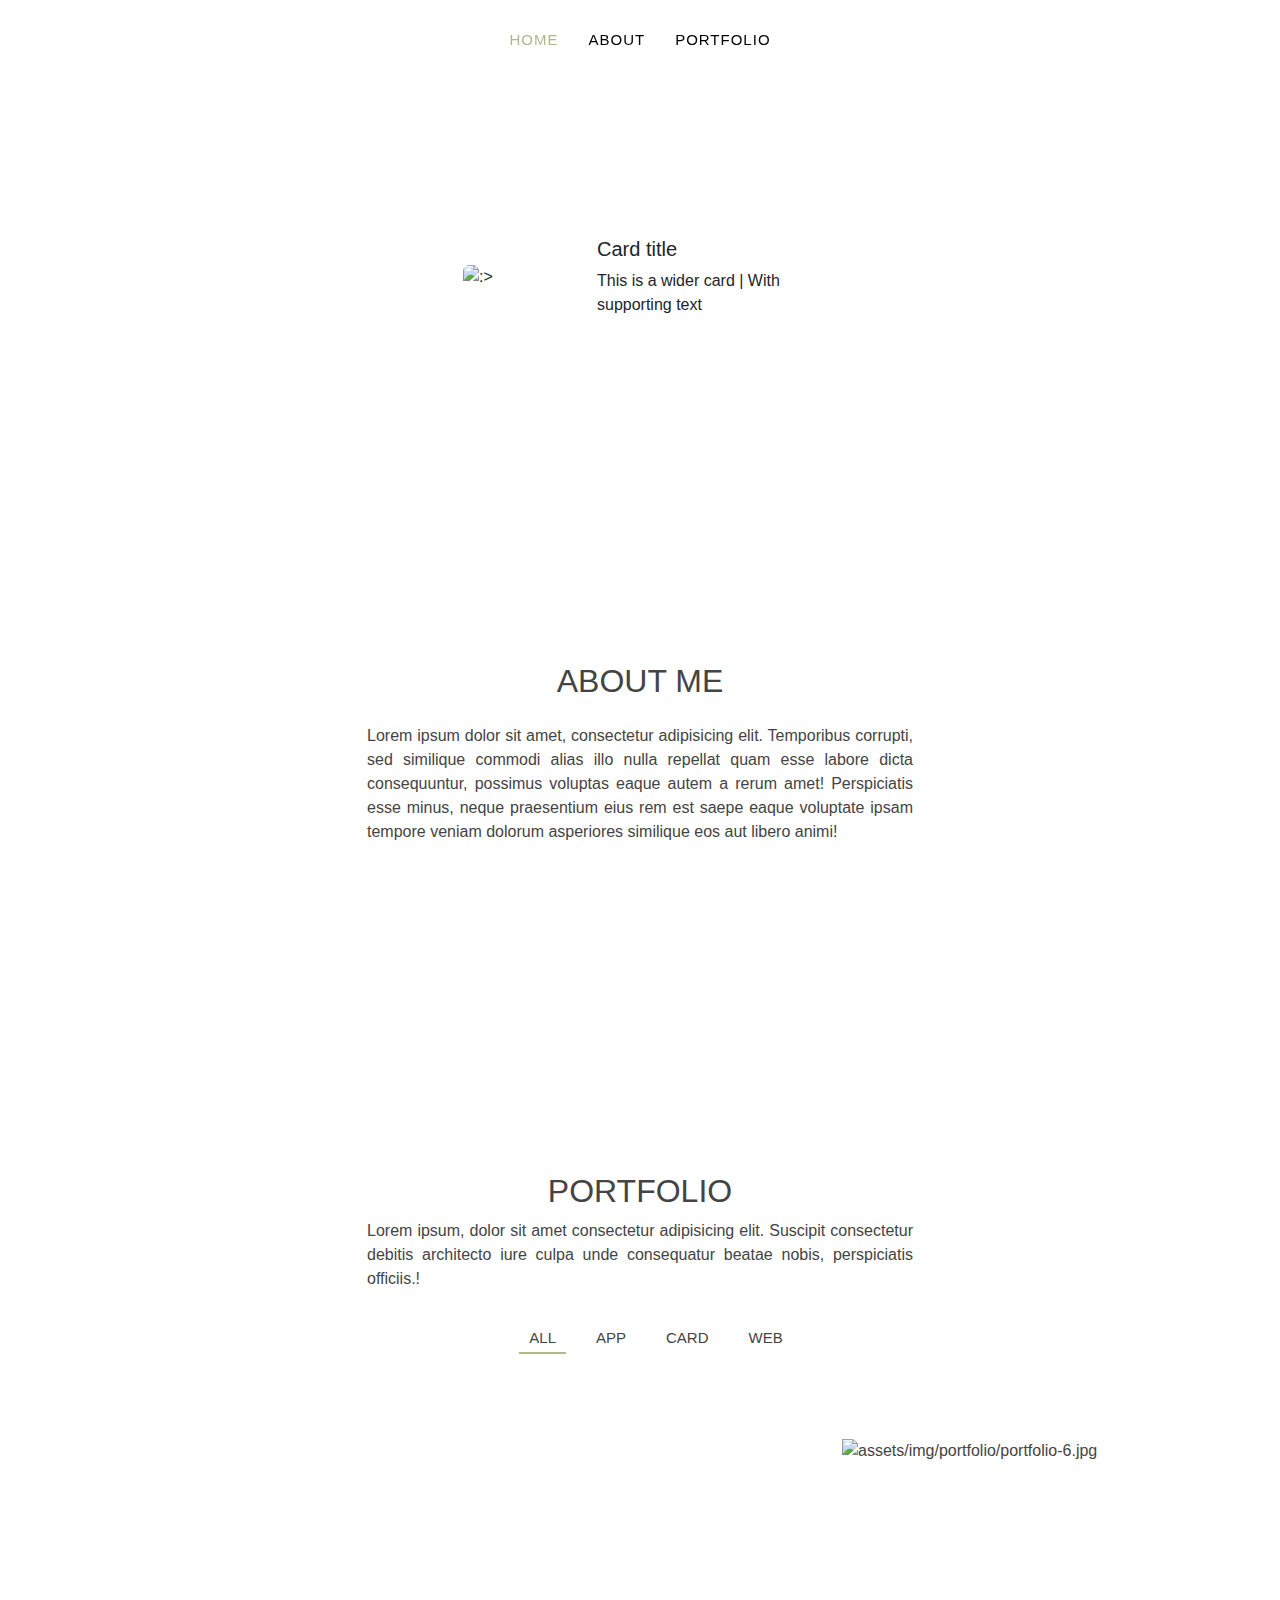
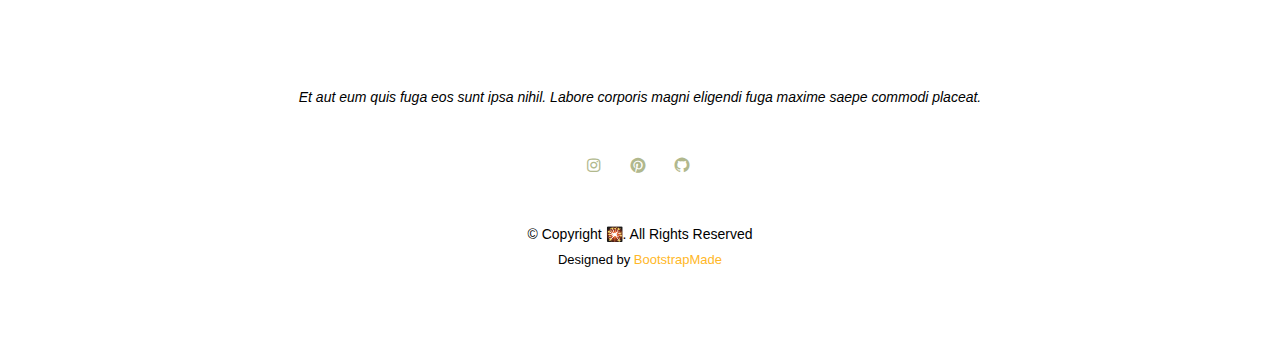
==== index.html @ 3ca5da59 "initial commit" ====
<!doctype html>
<html lang="en">

<head>
    <meta charset="utf-8">
    <meta name="viewport" content="width=device-width, initial-scale=1">
    <title>Bootstrap demo</title>


    <meta content="" name="description">
    <meta content="" name="keywords">

    <!-- Favicons -->
    <link href="assets/img/favicon.png" rel="icon">
    <link href="assets/img/apple-touch-icon.png" rel="apple-touch-icon">

    <!-- Vendor CSS Files -->
    <link href="assets/vendor/bootstrap/css/bootstrap.min.css" rel="stylesheet">
    <link href="assets/vendor/bootstrap-icons/bootstrap-icons.css" rel="stylesheet">
    <link href="assets/vendor/boxicons/css/boxicons.min.css" rel="stylesheet">
    <link href="assets/vendor/glightbox/css/glightbox.min.css" rel="stylesheet">
    <link href="assets/vendor/swiper/swiper-bundle.min.css" rel="stylesheet">

    <!-- Template Main CSS File -->
    <link href="assets/css/style.css" rel="stylesheet">


    <link rel="stylesheet" href="mycss.css">

</head>

<body>
    <!-- ======= Header ======= -->
    <header id="header" class="fixed-top d-flex justify-content-center align-items-center bg-transparent">

        <nav id="navbar" class="navbar">
            <ul>
                <li><a class="nav-link scrollto active" href="#home">Home</a></li>
                <li><a class="nav-link scrollto" href="#about">About</a></li>
                <li><a class="nav-link scrollto" href="#portfolio">Portfolio</a></li>
            </ul>
            <i class="bi bi-list mobile-nav-toggle"></i>
        </nav>
        <!-- .navbar -->

    </header>
    <!-- End Header -->

    <!-- card -->
    <section id="home">
        <div class="container padingan">
            <div class="profile d-flex justify-content-center">
                <div class="card mb-3 border-white" style="max-width: 500px;">
                    <div class="row g-0 align-items-center d-flex justify-content-center">
                        <div class="col-4">
                            <img src="https://i.pinimg.com/originals/38/d4/62/38d4625d3b2fb28c90d08c923e34da37.jpg"
                                class="img-fluid rounded h-75" alt=":>">
                        </div>
                        <div class="col-md-8 align-items-center d-flex profile-card">
                            <div class="card-body">
                                <h5 class="card-title">Card title</h5>
                                <p class="card-text">This is a wider card | With supporting text</p>
                            </div>
                        </div>
                    </div>
                </div>
            </div>
        </div>
    </section>
    <!-- card end -->

    <!-- about -->
    <section id="about">
        <div class="container padingan">
            <div class="row text-center mb-3">
                <div class="col" data-aos="fade-down">
                    <h2>ABOUT ME</h2>
                </div>
            </div>
            <div class="row justify-content-center">
                <p class="txt-justify">Lorem ipsum dolor sit amet, consectetur adipisicing elit. Temporibus
                    corrupti, sed
                    similique commodi alias illo nulla repellat quam esse labore dicta consequuntur, possimus voluptas
                    eaque autem a rerum amet! Perspiciatis esse minus, neque praesentium eius rem est saepe eaque
                    voluptate ipsam tempore veniam dolorum asperiores similique eos aut libero animi!</p>
            </div>
        </div>
    </section>
    <!-- about end -->

    <!-- ======= My Portfolio Section ======= -->
    <section class="portfolio" id="portfolio">
        <div class="container">

            <div class="row text-center mb-3 justify-content-center">
                <h2>PORTFOLIO</h2>
                <p class="txt-justify">Lorem ipsum, dolor sit amet consectetur adipisicing elit. Suscipit
                    consectetur debitis architecto iure culpa unde consequatur beatae nobis, perspiciatis officiis.!
                </p>
            </div>

            <ul id="portfolio-flters" class="d-flex justify-content-center">
                <li data-filter="*" class="filter-active">All</li>
                <li data-filter=".filter-app">App</li>
                <li data-filter=".filter-card">Card</li>
                <li data-filter=".filter-web">Web</li>
            </ul>

            <div class="row portfolio-container">

                <div class="col-lg-4 col-md-6 portfolio-item filter-app">
                    <div class="portfolio-img"><img
                            src="https://i.pinimg.com/originals/58/79/38/5879382de3e6226781a3ffc969d62be8.webp"
                            class="img-fluid" alt="">
                    </div>
                    <div class="portfolio-info">
                        <h4>App 1</h4>
                        <p>App</p>
                        <a href="https://i.pinimg.com/originals/58/79/38/5879382de3e6226781a3ffc969d62be8.webp"
                            data-gallery="portfolioGallery" class="portfolio-lightbox preview-link" title="App 1"><i
                                class="bx bx-plus"></i></a>
                        <a href="portfolio-details.html" class="details-link" title="More Details"><i
                                class="bx bx-link"></i></a>
                    </div>
                </div>

                <div class="col-lg-4 col-md-6 portfolio-item filter-web">
                    <div class="portfolio-img"><img
                            src="https://i.pinimg.com/originals/91/e5/96/91e596ee80b12cf096abd0acc534fb5b.jpg"
                            class="img-fluid" alt="">
                    </div>
                    <div class="portfolio-info">
                        <h4>Web 3</h4>
                        <p>Web</p>
                        <a href="https://i.pinimg.com/originals/91/e5/96/91e596ee80b12cf096abd0acc534fb5b.jpg"
                            data-gallery="portfolioGallery" class="portfolio-lightbox preview-link" title="Web 3"><i
                                class="bx bx-plus"></i></a>
                        <a href="portfolio-details.html" class="details-link" title="More Details"><i
                                class="bx bx-link"></i></a>
                    </div>
                </div>

                <div class="col-lg-4 col-md-6 portfolio-item filter-app">
                    <div class="portfolio-img"><img
                            src="https://i.pinimg.com/originals/37/79/ac/3779ac7566906b7d86318e8d86df22ea.jpg"
                            class="img-fluid" alt="">
                    </div>
                    <div class="portfolio-info">
                        <h4>App 2</h4>
                        <p>App</p>
                        <a href="https://i.pinimg.com/originals/37/79/ac/3779ac7566906b7d86318e8d86df22ea.jpg"
                            data-gallery="portfolioGallery" class="portfolio-lightbox preview-link" title="App 2"><i
                                class="bx bx-plus"></i></a>
                        <a href="portfolio-details.html" class="details-link" title="More Details"><i
                                class="bx bx-link"></i></a>
                    </div>
                </div>

                <div class="col-lg-4 col-md-6 portfolio-item filter-card">
                    <div class="portfolio-img"><img
                            src="https://i.pinimg.com/originals/90/b8/d1/90b8d16424486f0d23600f8d7d8e91e5.webp"
                            class="img-fluid" alt="">
                    </div>
                    <div class="portfolio-info">
                        <h4>Card 2</h4>
                        <p>Card</p>
                        <a href="https://i.pinimg.com/originals/90/b8/d1/90b8d16424486f0d23600f8d7d8e91e5.webp"
                            data-gallery="portfolioGallery" class="portfolio-lightbox preview-link" title="Card 2"><i
                                class="bx bx-plus"></i></a>
                        <a href="portfolio-details.html" class="details-link" title="More Details"><i
                                class="bx bx-link"></i></a>
                    </div>
                </div>

                <div class="col-lg-4 col-md-6 portfolio-item filter-web">
                    <div class="portfolio-img"><img
                            src="https://i.pinimg.com/originals/98/e1/b8/98e1b80d3835c9e6f3a3d566b5c1b753.jpg"
                            class="img-fluid" alt="">
                    </div>
                    <div class="portfolio-info">
                        <h4>Web 2</h4>
                        <p>Web</p>
                        <a href="https://i.pinimg.com/originals/98/e1/b8/98e1b80d3835c9e6f3a3d566b5c1b753.jpg"
                            data-gallery="portfolioGallery" class="portfolio-lightbox preview-link" title="Web 2"><i
                                class="bx bx-plus"></i></a>
                        <a href="portfolio-details.html" class="details-link" title="More Details"><i
                                class="bx bx-link"></i></a>
                    </div>
                </div>

                <div class="col-lg-4 col-md-6 portfolio-item filter-app">
                    <div class="portfolio-img"><img
                            src="https://i.pinimg.com/originals/f6/0c/bf/f60cbf489bdaecf78c01a54974717aae.jpg"
                            class="img-fluid" alt="assets/img/portfolio/portfolio-6.jpg">
                    </div>
                    <div class="portfolio-info">
                        <h4>App 3</h4>
                        <p>App</p>
                        <a href="https://i.pinimg.com/originals/f6/0c/bf/f60cbf489bdaecf78c01a54974717aae.jpg"
                            data-gallery="portfolioGallery" class="portfolio-lightbox preview-link" title="App 3"><i
                                class="bx bx-plus"></i></a>
                        <a href="portfolio-details.html" class="details-link" title="More Details"><i
                                class="bx bx-link"></i></a>
                    </div>
                </div>

                <div class="col-lg-4 col-md-6 portfolio-item filter-card">
                    <div class="portfolio-img"><img
                            src="https://i.pinimg.com/originals/91/21/81/912181b85948d11a1cc169d1bd7770f5.jpg"
                            class="img-fluid" alt="">
                    </div>
                    <div class="portfolio-info">
                        <h4>Card 1</h4>
                        <p>Card</p>
                        <a href="https://i.pinimg.com/originals/91/21/81/912181b85948d11a1cc169d1bd7770f5.jpg"
                            data-gallery="portfolioGallery" class="portfolio-lightbox preview-link" title="Card 1"><i
                                class="bx bx-plus"></i></a>
                        <a href="portfolio-details.html" class="details-link" title="More Details"><i
                                class="bx bx-link"></i></a>
                    </div>
                </div>

                <div class="col-lg-4 col-md-6 portfolio-item filter-card">
                    <div class="portfolio-img"><img
                            src="https://i.pinimg.com/originals/bc/ad/25/bcad2547a00d0cc491b9190c1479d571.jpg"
                            class="img-fluid" alt="">
                    </div>
                    <div class="portfolio-info">
                        <h4>Card 3</h4>
                        <p>Card</p>
                        <a href="https://i.pinimg.com/originals/bc/ad/25/bcad2547a00d0cc491b9190c1479d571.jpg"
                            data-gallery="portfolioGallery" class="portfolio-lightbox preview-link" title="Card 3"><i
                                class="bx bx-plus"></i></a>
                        <a href="portfolio-details.html" class="details-link" title="More Details"><i
                                class="bx bx-link"></i></a>
                    </div>
                </div>

                <div class="col-lg-4 col-md-6 portfolio-item filter-web">
                    <div class="portfolio-img"><img
                            src="https://i.pinimg.com/originals/1b/0d/d1/1b0dd111bb57c12832b141e8ad5db2ea.jpg"
                            class="img-fluid" alt="">
                    </div>
                    <div class="portfolio-info">
                        <h4>Web 3</h4>
                        <p>Web</p>
                        <a href="https://i.pinimg.com/originals/1b/0d/d1/1b0dd111bb57c12832b141e8ad5db2ea.jpg"
                            data-gallery="portfolioGallery" class="portfolio-lightbox preview-link" title="Web 3"><i
                                class="bx bx-plus"></i></a>
                        <a href="portfolio-details.html" class="details-link" title="More Details"><i
                                class="bx bx-link"></i></a>
                    </div>
                </div>

            </div>
        </div>

    </section><!-- End My Portfolio Section -->

    <!-- ======= Footer ======= -->
    <footer id="footer">
        <div class="container">
            <p>Et aut eum quis fuga eos sunt ipsa nihil. Labore corporis magni eligendi fuga maxime saepe commodi
                placeat.</p>
            <div class="social-links">
                <a href="#" class="instagram"><i class="bx bxl-instagram"></i></a>
                <a href="#" class="pinterest"><i class="bx bxl-pinterest"></i></a>
                <a href="#" class="github"><i class="bx bxl-github"></i></a>
            </div>
            <div class="copyright">
                &copy; Copyright <strong><span>🎇</span></strong>. All Rights Reserved
            </div>
            <div class="credits">
                <!-- All the links in the footer should remain intact. -->
                <!-- You can delete the links only if you purchased the pro version. -->
                <!-- Licensing information: https://bootstrapmade.com/license/ -->
                <!-- Purchase the pro version with working PHP/AJAX contact form: https://bootstrapmade.com/laura-free-creative-bootstrap-theme/ -->
                Designed by <a href="https://bootstrapmade.com/">BootstrapMade</a>
            </div>
        </div>
    </footer><!-- End Footer -->

    <a href="#" class="back-to-top d-flex align-items-center justify-content-center"><i
            class="bi bi-arrow-up-short"></i></a>

    <!-- Vendor JS Files -->
    <script src="assets/vendor/purecounter/purecounter_vanilla.js"></script>
    <script src="assets/vendor/bootstrap/js/bootstrap.bundle.min.js"></script>
    <script src="assets/vendor/glightbox/js/glightbox.min.js"></script>
    <script src="assets/vendor/isotope-layout/isotope.pkgd.min.js"></script>
    <script src="assets/vendor/swiper/swiper-bundle.min.js"></script>
    <script src="assets/vendor/waypoints/noframework.waypoints.js"></script>
    <script src="assets/vendor/php-email-form/validate.js"></script>

    <!-- Template Main JS File -->
    <script src="assets/js/main.js"></script>

    <script src="https://cdn.jsdelivr.net/npm/bootstrap@5.3.2/dist/js/bootstrap.bundle.min.js"
        integrity="sha384-C6RzsynM9kWDrMNeT87bh95OGNyZPhcTNXj1NW7RuBCsyN/o0jlpcV8Qyq46cDfL"
        crossorigin="anonymous"></script>
</body>

</html>
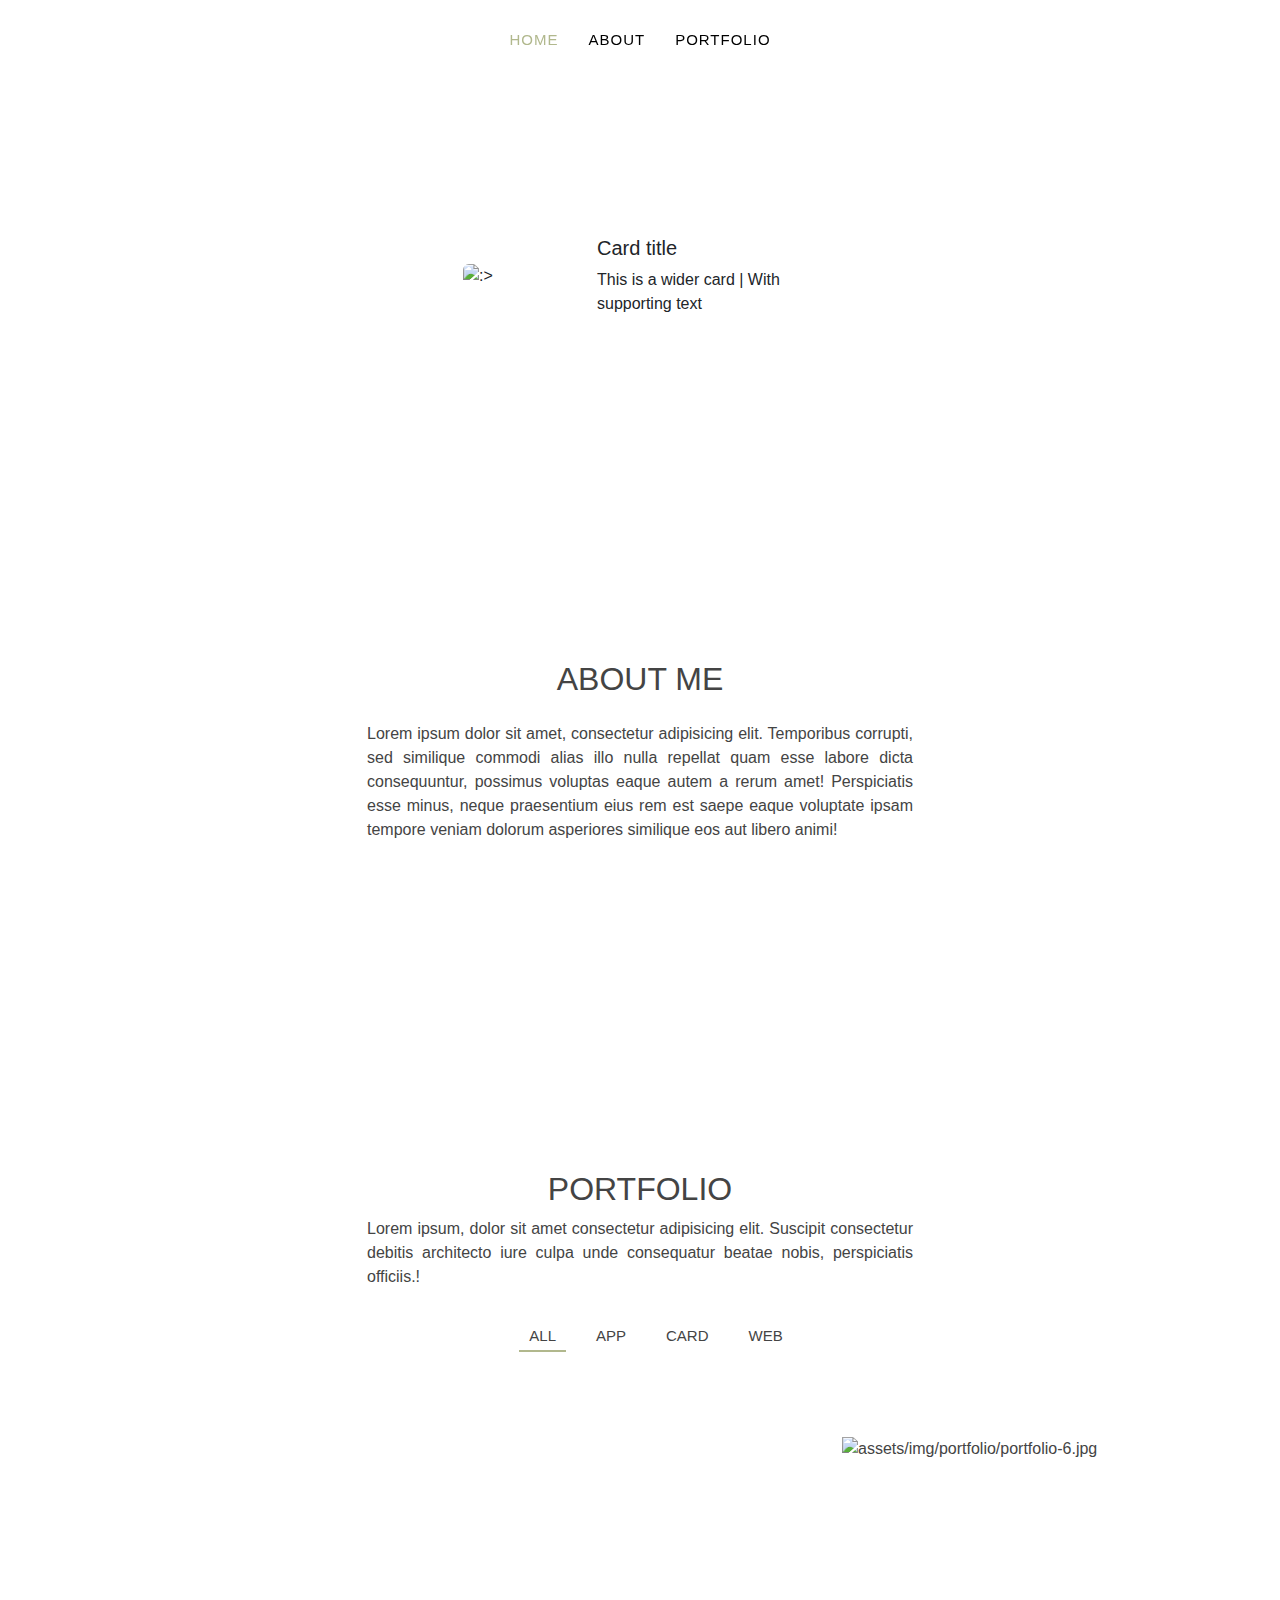
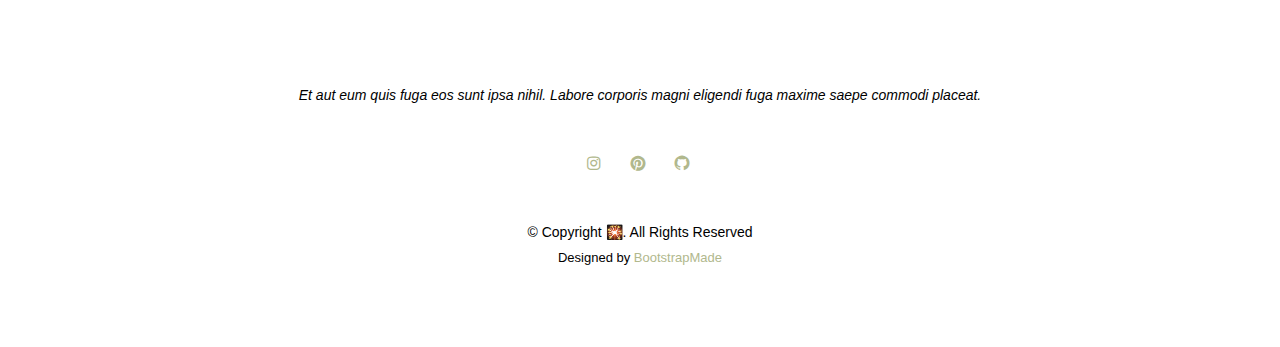
==== commit 86f562df: "style: add gradient effect on portfolio" ====
--- a/index.html
+++ b/index.html
@@ -50,7 +50,7 @@
     <section id="home">
         <div class="container padingan">
             <div class="profile d-flex justify-content-center">
-                <div class="card mb-3 border-white" style="max-width: 500px;">
+                <div class="card mb-3 border-0" style="max-width: 500px;">
                     <div class="row g-0 align-items-center d-flex justify-content-center">
                         <div class="col-4">
                             <img src="https://i.pinimg.com/originals/38/d4/62/38d4625d3b2fb28c90d08c923e34da37.jpg"
--- a/assets/css/style.css
+++ b/assets/css/style.css
@@ -15,7 +15,7 @@
 }
 
 a {
-  color: #ffb727;
+  color: #b1b88d;
   text-decoration: none;
 }
 
@@ -909,8 +909,8 @@
   z-index: 3;
   right: 15px;
   transition: all ease-in-out 0.3s;
-  background: rgba(0, 0, 0, 0.5);
   padding: 10px 15px;
+  background-image: linear-gradient(rgba(255, 0, 0, 0), rgba(0, 0, 0, 0.5));
 }
 
 .portfolio .portfolio-item .portfolio-info h4 {
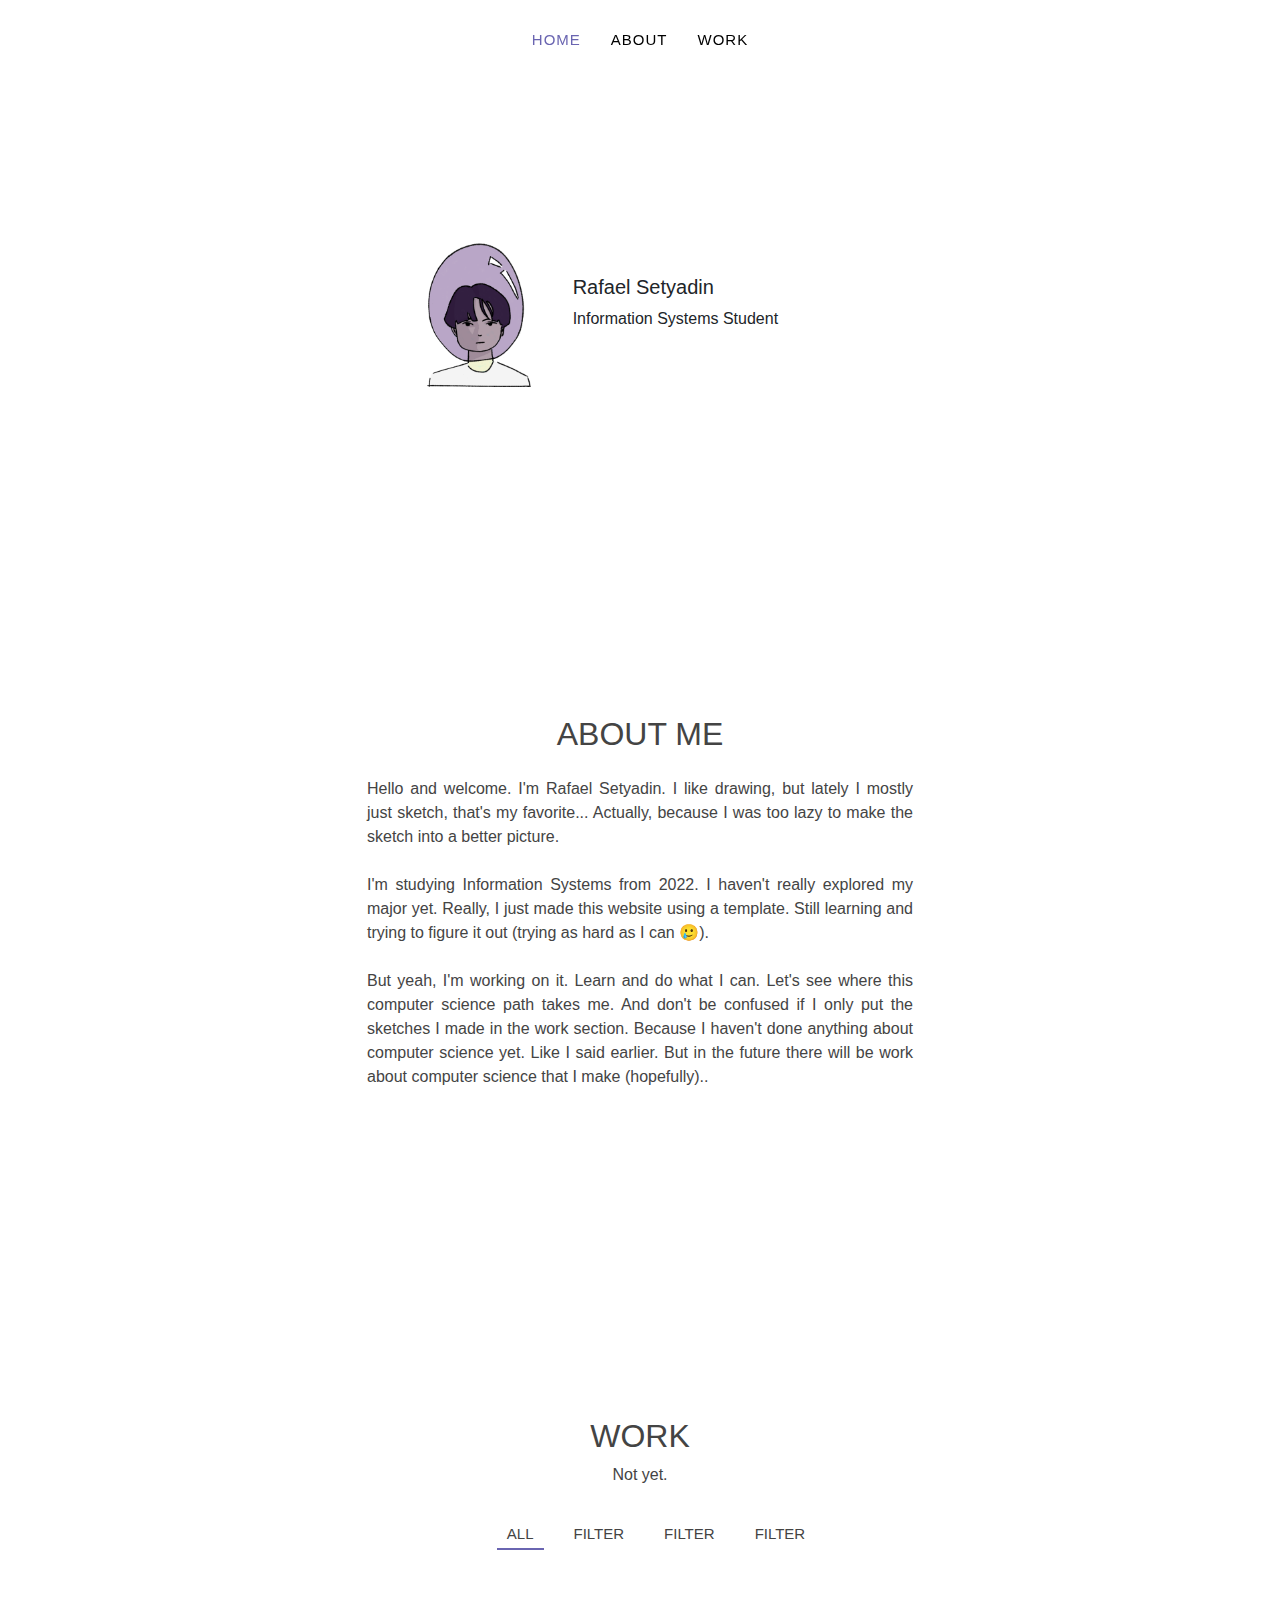
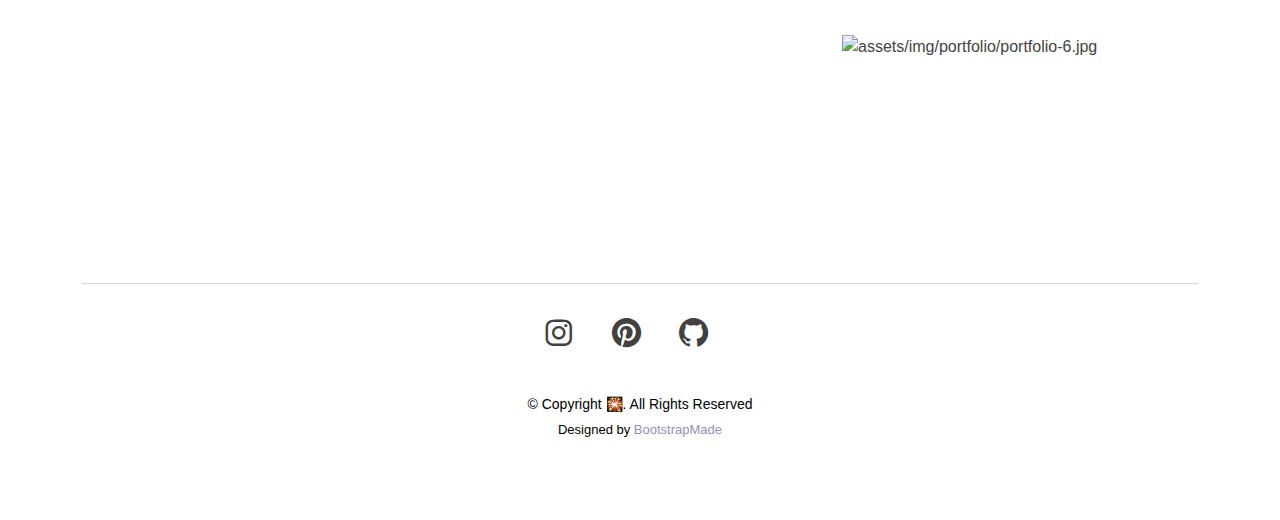
==== commit a4e9b5ab: "style: add about me text, profile, social links and change some colors" ====
--- a/index.html
+++ b/index.html
@@ -4,15 +4,15 @@
 <head>
     <meta charset="utf-8">
     <meta name="viewport" content="width=device-width, initial-scale=1">
-    <title>Bootstrap demo</title>
+    <title>rafaelsety</title>
 
 
     <meta content="" name="description">
     <meta content="" name="keywords">
 
     <!-- Favicons -->
-    <link href="assets/img/favicon.png" rel="icon">
-    <link href="assets/img/apple-touch-icon.png" rel="apple-touch-icon">
+    <link href="assets/img/head-tr-fix-sml.png" rel="icon">
+    <!-- <link href="assets/img/apple-touch-icon.png" rel="apple-touch-icon"> -->
 
     <!-- Vendor CSS Files -->
     <link href="assets/vendor/bootstrap/css/bootstrap.min.css" rel="stylesheet">
@@ -37,7 +37,7 @@
             <ul>
                 <li><a class="nav-link scrollto active" href="#home">Home</a></li>
                 <li><a class="nav-link scrollto" href="#about">About</a></li>
-                <li><a class="nav-link scrollto" href="#portfolio">Portfolio</a></li>
+                <li><a class="nav-link scrollto" href="#portfolio">Work</a></li>
             </ul>
             <i class="bi bi-list mobile-nav-toggle"></i>
         </nav>
@@ -53,13 +53,12 @@
                 <div class="card mb-3 border-0" style="max-width: 500px;">
                     <div class="row g-0 align-items-center d-flex justify-content-center">
                         <div class="col-4">
-                            <img src="https://i.pinimg.com/originals/38/d4/62/38d4625d3b2fb28c90d08c923e34da37.jpg"
-                                class="img-fluid rounded h-75" alt=":>">
+                            <img src="assets/img/bubble-head-fix.png" class="img-fluid rounded h-75" alt=":>">
                         </div>
                         <div class="col-md-8 align-items-center d-flex profile-card">
                             <div class="card-body">
-                                <h5 class="card-title">Card title</h5>
-                                <p class="card-text">This is a wider card | With supporting text</p>
+                                <h5 class="card-title">Rafael Setyadin</h5>
+                                <p class="card-text">Information Systems Student</p>
                             </div>
                         </div>
                     </div>
@@ -78,11 +77,19 @@
                 </div>
             </div>
             <div class="row justify-content-center">
-                <p class="txt-justify">Lorem ipsum dolor sit amet, consectetur adipisicing elit. Temporibus
-                    corrupti, sed
-                    similique commodi alias illo nulla repellat quam esse labore dicta consequuntur, possimus voluptas
-                    eaque autem a rerum amet! Perspiciatis esse minus, neque praesentium eius rem est saepe eaque
-                    voluptate ipsam tempore veniam dolorum asperiores similique eos aut libero animi!</p>
+                <p class="txt-justify">Hello and welcome. I'm Rafael Setyadin. I like drawing, but lately I mostly just
+                    sketch,
+                    that's my favorite... Actually, because I was too lazy to make the sketch into a better picture.
+                    <br><br>
+                    I'm studying Information Systems from 2022. I haven't really explored my major yet. Really, I just
+                    made this website using a template. Still learning and trying to figure it out (trying as hard as I
+                    can 🥲).
+                    <br><br>
+                    But yeah, I'm working on it. Learn and do what I can. Let's see where this computer science path
+                    takes me. And don't be confused if I only put the sketches I made in the work section. Because I
+                    haven't done anything about computer science yet. Like I said earlier. But in the future there will
+                    be work about computer science that I make (hopefully)..
+                </p>
             </div>
         </div>
     </section>
@@ -93,17 +100,16 @@
         <div class="container">
 
             <div class="row text-center mb-3 justify-content-center">
-                <h2>PORTFOLIO</h2>
-                <p class="txt-justify">Lorem ipsum, dolor sit amet consectetur adipisicing elit. Suscipit
-                    consectetur debitis architecto iure culpa unde consequatur beatae nobis, perspiciatis officiis.!
+                <h2>WORK</h2>
+                <p class="txt-center">Not yet.
                 </p>
             </div>
 
             <ul id="portfolio-flters" class="d-flex justify-content-center">
                 <li data-filter="*" class="filter-active">All</li>
-                <li data-filter=".filter-app">App</li>
-                <li data-filter=".filter-card">Card</li>
-                <li data-filter=".filter-web">Web</li>
+                <li data-filter=".filter-app">Filter</li>
+                <li data-filter=".filter-card">Filter</li>
+                <li data-filter=".filter-web">Filter</li>
             </ul>
 
             <div class="row portfolio-container">
@@ -260,12 +266,12 @@
     <!-- ======= Footer ======= -->
     <footer id="footer">
         <div class="container">
-            <p>Et aut eum quis fuga eos sunt ipsa nihil. Labore corporis magni eligendi fuga maxime saepe commodi
-                placeat.</p>
+            <p></p>
             <div class="social-links">
-                <a href="#" class="instagram"><i class="bx bxl-instagram"></i></a>
-                <a href="#" class="pinterest"><i class="bx bxl-pinterest"></i></a>
-                <a href="#" class="github"><i class="bx bxl-github"></i></a>
+                <a href="https://www.instagram.com/__afel/" class="instagram"><i class="bx bxl-instagram"></i></a>
+                <a href="https://id.pinterest.com/ccarnivel/_created/" class="pinterest"><i
+                        class="bx bxl-pinterest"></i></a>
+                <a href="https://github.com/rafaelsety" class="github"><i class="bx bxl-github"></i></a>
             </div>
             <div class="copyright">
                 &copy; Copyright <strong><span>🎇</span></strong>. All Rights Reserved
--- a/assets/css/style.css
+++ b/assets/css/style.css
@@ -15,7 +15,7 @@
 }
 
 a {
-  color: #b1b88d;
+  color: #998db8;
   text-decoration: none;
 }
 
@@ -133,7 +133,7 @@
 .navbar .active,
 .navbar .active:focus,
 .navbar li:hover>a {
-  color: #b1b88d;
+  color: #6a65b1;
 }
 
 .navbar .dropdown ul {
@@ -208,7 +208,7 @@
 * Mobile Navigation 
 */
 .mobile-nav-toggle {
-  color: #cc9696;
+  color: #8d8ac7;
   font-size: 28px;
   cursor: pointer;
   display: none;
@@ -268,7 +268,7 @@
 .navbar-mobile a:hover,
 .navbar-mobile .active,
 .navbar-mobile li:hover>a {
-  color: #b1b88d;
+  color: #6a65b1;
   ;
 }
 
@@ -886,7 +886,7 @@
 
 .portfolio #portfolio-flters li:hover,
 .portfolio #portfolio-flters li.filter-active {
-  border-color: #b1b88d;
+  border-color: #6a65b1;
 }
 
 .portfolio .portfolio-item {
@@ -1320,7 +1320,8 @@
   font-size: 15;
   font-style: italic;
   padding: 0;
-  margin: 0 0 40px 0;
+  margin: 0 0 0 0;
+  border-top: 0.5px solid rgb(214, 214, 214);
 }
 
 #footer .social-links {
@@ -1328,12 +1329,13 @@
 }
 
 #footer .social-links a {
-  font-size: 18px;
+  font-size: 35px;
   display: inline-block;
-  color: #b1b88d;
+  /* background-color: #424040; */
+  color: #424040;
   line-height: 1;
-  padding: 8px 0;
-  margin-right: 4px;
+  padding: 3px 0;
+  margin: 28px 28px 0 0;
   border-radius: 50%;
   text-align: center;
   width: 36px;
@@ -1342,7 +1344,7 @@
 }
 
 #footer .social-links a:hover {
-  color: #818668;
+  color: #888888;
   text-decoration: none;
 }
 
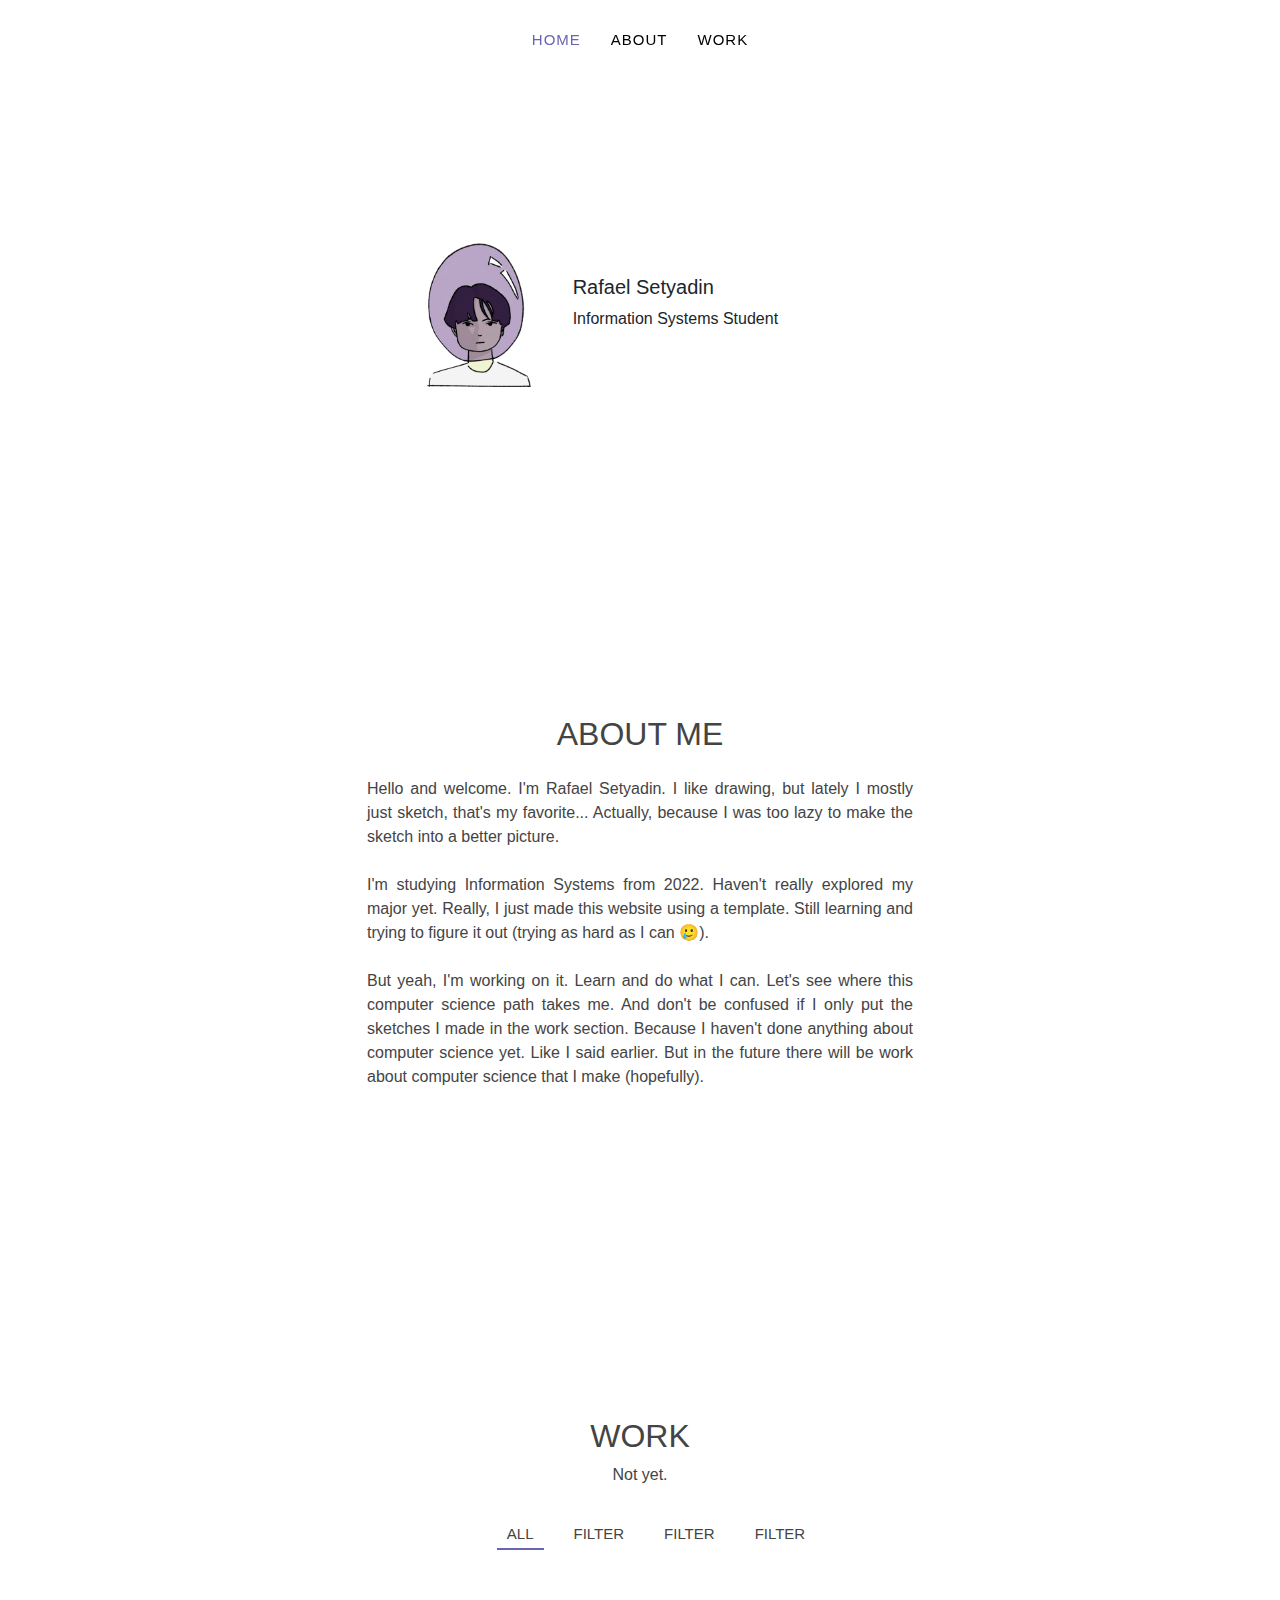
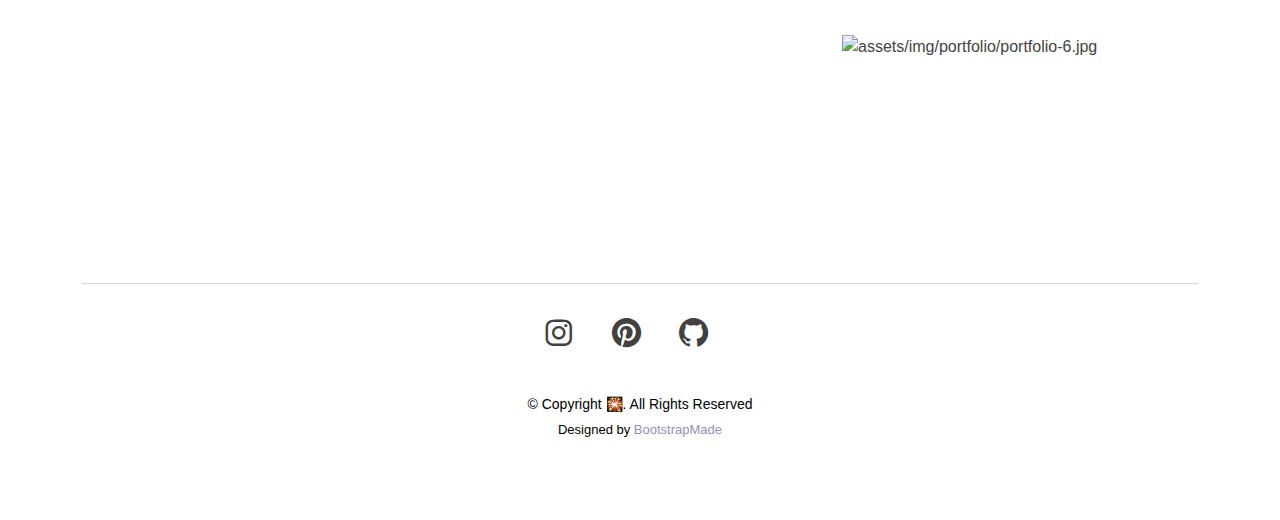
==== commit 791611b2: "style: change index.html about me text" ====
--- a/index.html
+++ b/index.html
@@ -81,14 +81,14 @@
                     sketch,
                     that's my favorite... Actually, because I was too lazy to make the sketch into a better picture.
                     <br><br>
-                    I'm studying Information Systems from 2022. I haven't really explored my major yet. Really, I just
+                    I'm studying Information Systems from 2022. Haven't really explored my major yet. Really, I just
                     made this website using a template. Still learning and trying to figure it out (trying as hard as I
                     can 🥲).
                     <br><br>
                     But yeah, I'm working on it. Learn and do what I can. Let's see where this computer science path
                     takes me. And don't be confused if I only put the sketches I made in the work section. Because I
                     haven't done anything about computer science yet. Like I said earlier. But in the future there will
-                    be work about computer science that I make (hopefully)..
+                    be work about computer science that I make (hopefully).
                 </p>
             </div>
         </div>
@@ -306,4 +306,4 @@
         crossorigin="anonymous"></script>
 </body>
 
-</html>+</html>
